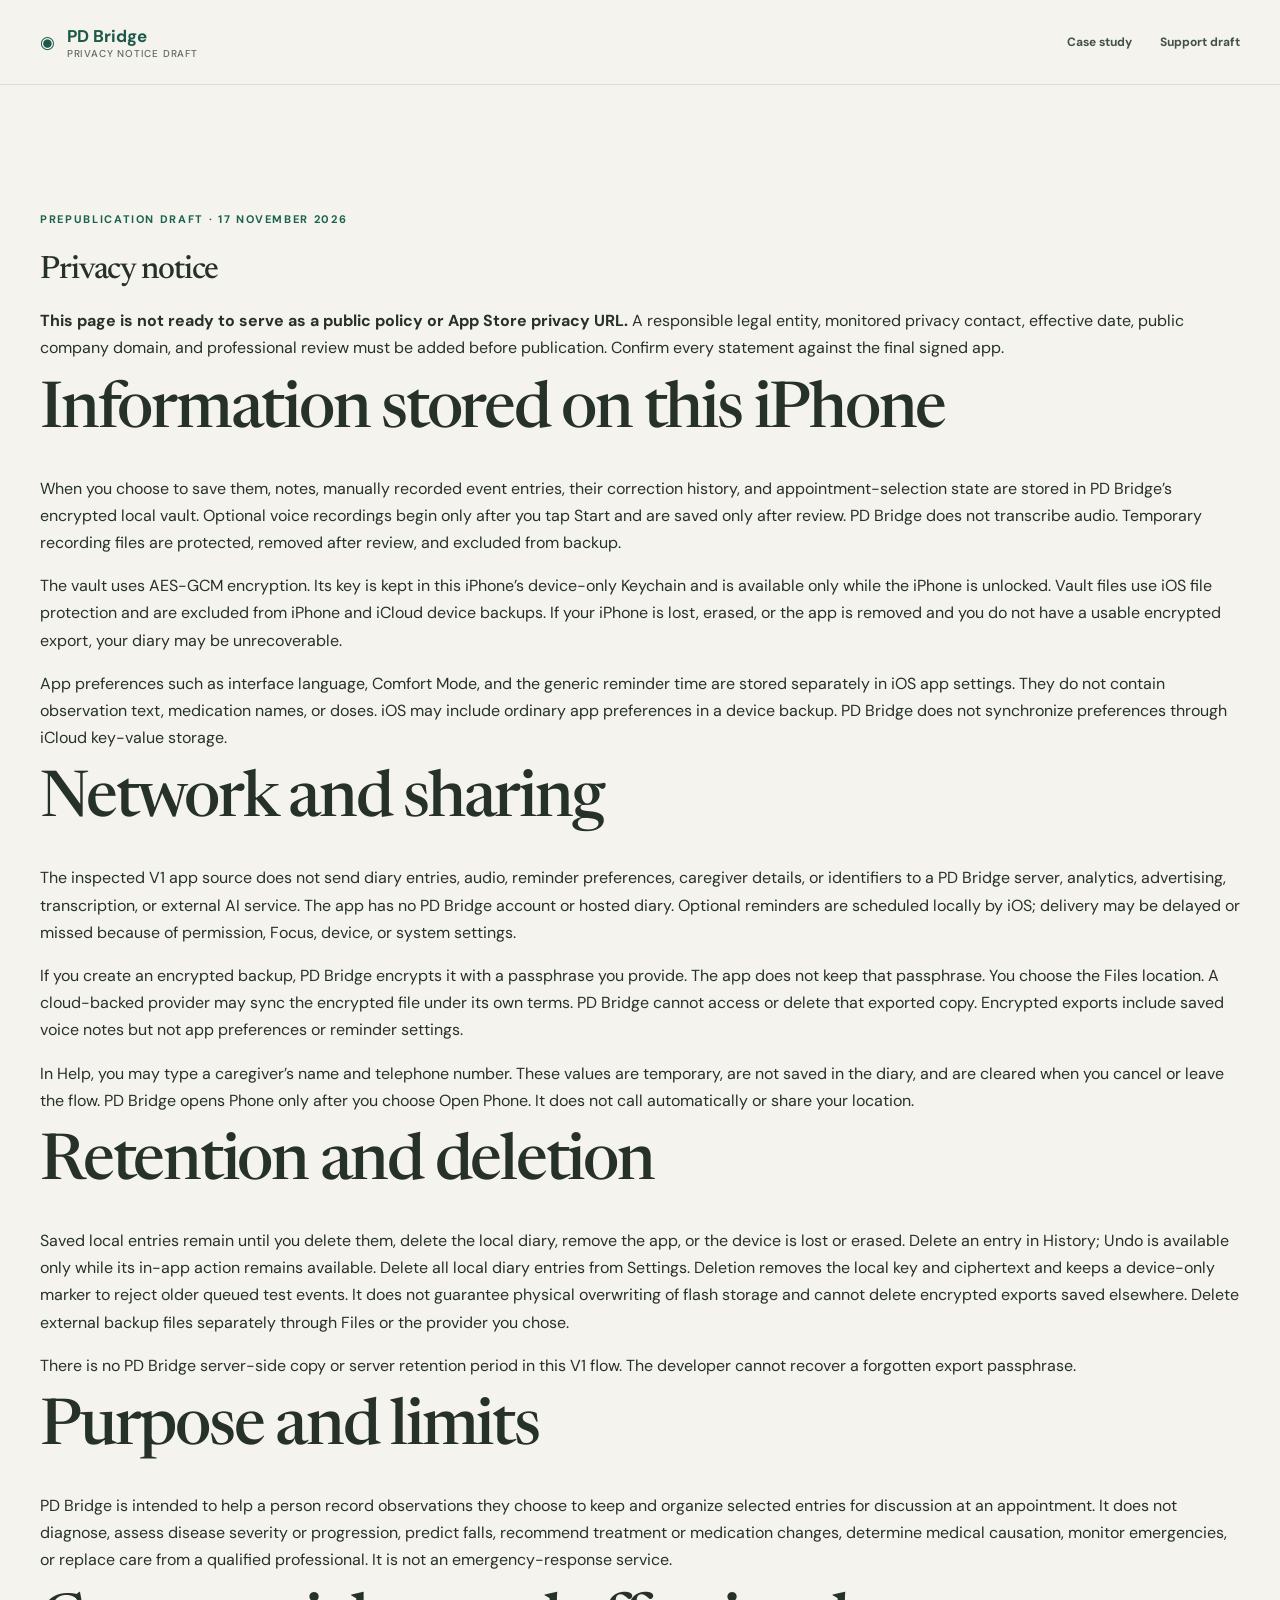
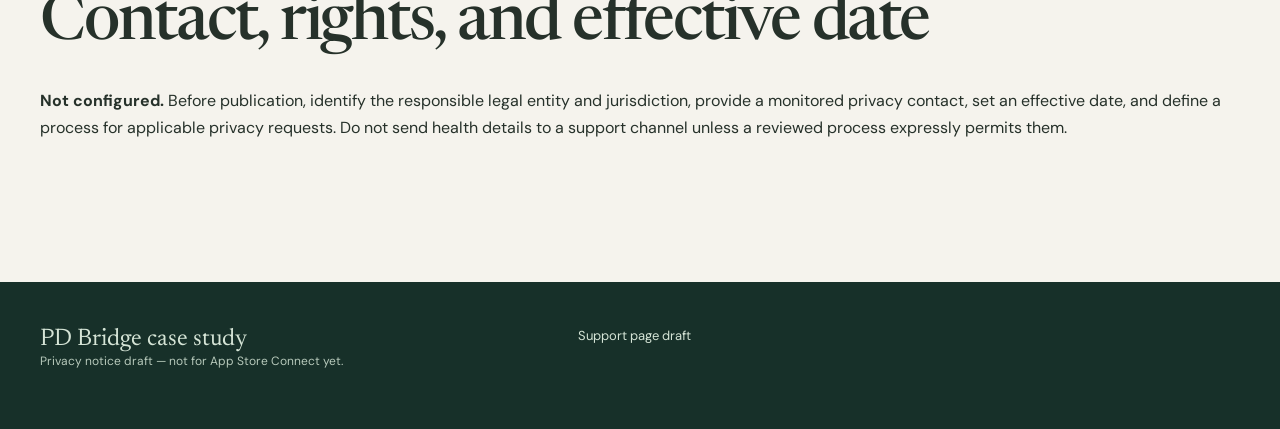
==== privacy.html @ 12452ca2 "Prepare local PD Bridge privacy and support drafts" ====
<!doctype html>
<html lang="en">
<head>
  <meta charset="utf-8">
  <meta name="viewport" content="width=device-width, initial-scale=1">
  <meta name="description" content="Draft privacy notice for the PD Bridge native iPhone app.">
  <title>Privacy notice draft | PD Bridge</title>
  <link rel="stylesheet" href="styles.css">
</head>
<body>
  <a class="skip" href="#main">Skip to content</a>
  <header id="top"><div class="wrap nav"><a class="brand" href="index.html">◉ <span>PD Bridge<small>Privacy notice draft</small></span></a><nav aria-label="Site links"><a href="index.html">Case study</a><a href="support.html">Support draft</a></nav></div></header>
  <main id="main" class="wrap section">
    <p class="kicker">PREPUBLICATION DRAFT · 17 NOVEMBER 2026</p>
    <h1>Privacy notice</h1>
    <p><strong>This page is not ready to serve as a public policy or App Store privacy URL.</strong> A responsible legal entity, monitored privacy contact, effective date, public company domain, and professional review must be added before publication. Confirm every statement against the final signed app.</p>

    <h2>Information stored on this iPhone</h2>
    <p>When you choose to save them, notes, manually recorded event entries, their correction history, and appointment-selection state are stored in PD Bridge’s encrypted local vault. Optional voice recordings begin only after you tap Start and are saved only after review. PD Bridge does not transcribe audio. Temporary recording files are protected, removed after review, and excluded from backup.</p>
    <p>The vault uses AES-GCM encryption. Its key is kept in this iPhone’s device-only Keychain and is available only while the iPhone is unlocked. Vault files use iOS file protection and are excluded from iPhone and iCloud device backups. If your iPhone is lost, erased, or the app is removed and you do not have a usable encrypted export, your diary may be unrecoverable.</p>
    <p>App preferences such as interface language, Comfort Mode, and the generic reminder time are stored separately in iOS app settings. They do not contain observation text, medication names, or doses. iOS may include ordinary app preferences in a device backup. PD Bridge does not synchronize preferences through iCloud key-value storage.</p>

    <h2>Network and sharing</h2>
    <p>The inspected V1 app source does not send diary entries, audio, reminder preferences, caregiver details, or identifiers to a PD Bridge server, analytics, advertising, transcription, or external AI service. The app has no PD Bridge account or hosted diary. Optional reminders are scheduled locally by iOS; delivery may be delayed or missed because of permission, Focus, device, or system settings.</p>
    <p>If you create an encrypted backup, PD Bridge encrypts it with a passphrase you provide. The app does not keep that passphrase. You choose the Files location. A cloud-backed provider may sync the encrypted file under its own terms. PD Bridge cannot access or delete that exported copy. Encrypted exports include saved voice notes but not app preferences or reminder settings.</p>
    <p>In Help, you may type a caregiver’s name and telephone number. These values are temporary, are not saved in the diary, and are cleared when you cancel or leave the flow. PD Bridge opens Phone only after you choose Open Phone. It does not call automatically or share your location.</p>

    <h2>Retention and deletion</h2>
    <p>Saved local entries remain until you delete them, delete the local diary, remove the app, or the device is lost or erased. Delete an entry in History; Undo is available only while its in-app action remains available. Delete all local diary entries from Settings. Deletion removes the local key and ciphertext and keeps a device-only marker to reject older queued test events. It does not guarantee physical overwriting of flash storage and cannot delete encrypted exports saved elsewhere. Delete external backup files separately through Files or the provider you chose.</p>
    <p>There is no PD Bridge server-side copy or server retention period in this V1 flow. The developer cannot recover a forgotten export passphrase.</p>

    <h2>Purpose and limits</h2>
    <p>PD Bridge is intended to help a person record observations they choose to keep and organize selected entries for discussion at an appointment. It does not diagnose, assess disease severity or progression, predict falls, recommend treatment or medication changes, determine medical causation, monitor emergencies, or replace care from a qualified professional. It is not an emergency-response service.</p>

    <h2>Contact, rights, and effective date</h2>
    <p><strong>Not configured.</strong> Before publication, identify the responsible legal entity and jurisdiction, provide a monitored privacy contact, set an effective date, and define a process for applicable privacy requests. Do not send health details to a support channel unless a reviewed process expressly permits them.</p>
  </main>
  <footer><div class="wrap footer"><div><a href="index.html">PD Bridge case study</a><p>Privacy notice draft — not for App Store Connect yet.</p></div><a href="support.html">Support page draft</a></div></footer>
</body>
</html>
---- styles.css ----
@import url('https://fonts.googleapis.com/css2?family=DM+Sans:wght@400;500;600;700&family=Newsreader:opsz,wght@6..72,400;6..72,500;6..72,600&display=swap');
:root{font-family:'DM Sans',system-ui,sans-serif;color:#26312a;background:#f5f3ed;font-synthesis:none}*{box-sizing:border-box}html{scroll-behavior:smooth}body{margin:0}img{display:block;max-width:100%}a{color:inherit}p{line-height:1.7}h1,h2,h3,p{margin-top:0}h1,h2,h3{font-weight:500}h1,h2,.journey h3,.diagram strong,aside h3{font-family:Newsreader,Georgia,serif;letter-spacing:-.035em}h2{font-size:clamp(2.8rem,5vw,5rem);line-height:1.08;margin-bottom:28px}h3{font-size:1.32rem}.wrap{width:min(1260px,calc(100% - 80px));margin:auto}.section{padding:125px 0}.skip{position:absolute;top:-70px;left:12px;z-index:10;background:#173d34;color:white;padding:12px}.skip:focus{top:10px}:focus-visible{outline:3px solid #ab713a;outline-offset:4px}header{border-bottom:1px solid #d8ded5}.nav{height:84px;display:flex;align-items:center;justify-content:space-between;gap:20px}.brand{font-weight:700;text-decoration:none;display:flex;gap:12px;align-items:center;font-size:17px;color:#1c594a}.brand small{display:block;font-size:10px;font-weight:500;letter-spacing:.08em;text-transform:uppercase;color:#5d6961}.nav nav{display:flex;gap:28px}.nav nav a{font-size:12px;text-decoration:none;font-weight:700;color:#405148}.nav nav a:hover,.actions a:last-child:hover,footer a:hover{text-decoration:underline}.hero{display:grid;grid-template-columns:minmax(0,1.15fr) minmax(350px,.85fr);gap:6vw;align-items:center;padding:75px 0 85px}.kicker{color:#1b624f;text-transform:uppercase;letter-spacing:.15em;font-size:11px;font-weight:700;margin-bottom:25px}.hero h1{font-size:clamp(4.5rem,6.8vw,7.3rem);line-height:.99;margin-bottom:33px}.hero h1 em{color:#1a5748;font-weight:400}.hero .lead{font-size:19px;line-height:1.55}.hero p:not(.kicker){max-width:630px}.actions{display:flex;align-items:center;gap:28px;margin:34px 0 52px}.actions a{font-size:13px;font-weight:700}.button{background:#1a5748;color:#fff;text-decoration:none;padding:16px 21px}.button:hover{background:#123d33}.meta{border-top:1px solid #d8ded5;padding-top:18px;display:grid;grid-template-columns:1.3fr 1fr .7fr;gap:20px;margin:0}.meta dt{font-size:10px;letter-spacing:.13em;text-transform:uppercase;color:#1a5748;font-weight:700;margin-bottom:7px}.meta dd{margin:0;font-size:12px;line-height:1.4}.hero-shot{margin:0;background:#dae5db;min-height:640px;position:relative;display:flex;align-items:end;justify-content:center;overflow:hidden}.hero-shot:before{content:'';width:520px;height:520px;border:1px solid #b6cdb9;border-radius:50%;position:absolute;top:20px;right:-180px}.hero-shot img{position:relative;width:270px;height:590px;object-fit:cover;object-position:top;border:7px solid #1a2922;border-bottom:0;border-radius:35px 35px 0 0;box-shadow:20px 20px 40px #20372b35}.hero-shot figcaption{position:absolute;bottom:20px;left:20px;padding:12px 15px;background:#fffefa;font-size:11px;font-weight:700}.dark{background:#163b34;color:#fff}.dark .kicker{color:#aed4bd}.dark p{color:#d8e4db}.split{display:grid;grid-template-columns:1fr 1fr;gap:9vw}.large p{font-size:19px}.large small{display:block;border-top:1px solid #567567;padding-top:20px;color:#b7d3c2}.section-head{max-width:780px;margin-bottom:65px}.section-head>p:last-child{font-size:17px;color:#5d6961}.journey{display:grid;grid-template-columns:repeat(3,minmax(0,1fr));gap:20px}.journey article{background:#e4ebe2;min-width:0;display:flex;flex-direction:column}.journey article:nth-child(2){background:#e6e9df}.journey article:nth-child(3){background:#e9e6de}.journey .copy{padding:30px;min-height:260px}.journey .copy span{font-family:Newsreader,serif;font-size:29px;color:#1a5748}.journey h3{font-size:35px;margin:12px 0}.journey p{font-size:14px;color:#4b5b50}.journey figure{margin:0;display:flex;flex-direction:column;align-items:center;overflow:hidden}.journey img{width:66%;height:400px;object-fit:cover;object-position:top;border:6px solid #1b2922;border-bottom:0;border-radius:25px 25px 0 0}.journey figcaption{align-self:stretch;background:#f5f3ed;color:#5d6961;font-size:11px;padding:12px}.sage{background:#e3ebe1}.principles{display:grid;grid-template-columns:repeat(3,1fr);border-top:1px solid #b9caba}.principles article{border-bottom:1px solid #b9caba;padding:28px 30px 28px 0}.principles article:not(:nth-child(3n+1)){border-left:1px solid #b9caba;padding-left:30px}.principles small{color:#1a5748;font-size:10px;letter-spacing:.13em;text-transform:uppercase;font-weight:700}.principles h3{margin:27px 0 11px}.principles p,.issues p{font-size:14px;color:#536259}.issues{border-top:1px solid #d8ded5}.issues article{display:grid;grid-template-columns:36px 1fr;gap:12px;border-bottom:1px solid #d8ded5;padding:22px 0}.issues span{font-size:11px;color:#1a5748;font-weight:700}.issues h3{margin-bottom:7px}.issues p{margin-bottom:0}.diagram{background:#163b34;color:white;padding:42px;display:flex;gap:18px;align-items:center}.diagram>div{background:#f8f9f5;color:#26312a;min-height:160px;width:31%;padding:24px;display:flex;flex-direction:column}.diagram>div:nth-of-type(2){background:#bad4c0}.diagram small{font-size:10px;letter-spacing:.13em;text-transform:uppercase;color:#486054;font-weight:700}.diagram strong{font-size:25px;font-weight:500;margin:18px 0 auto}.diagram span{font-size:12px;color:#506052}.diagram b{font-size:24px;font-weight:400}.arch-notes{display:grid;grid-template-columns:1fr 1fr;gap:8vw;margin-top:25px}.arch-notes p{font-size:14px}.evidence{display:grid;grid-template-columns:1.3fr .7fr;gap:9vw;align-items:center}.evidence p{font-size:17px;color:#4f5e53}.evidence .caveat{font-size:13px;border-left:2px solid #1a5748;padding-left:18px;margin-top:27px}.evidence figure{margin:0;background:#dce7dc;padding:35px 35px 0;text-align:center}.evidence img{width:220px;height:440px;object-fit:cover;object-position:top;margin:auto;border:6px solid #1b2922;border-bottom:0;border-radius:26px 26px 0 0}.evidence figcaption{background:#f5f3ed;margin:0 -35px;padding:12px;font-size:11px}.sage aside{background:#fffefa;padding:35px}.sage aside h3{font-size:31px;line-height:1.1}.sage aside p{font-size:14px}.sage aside hr{border:0;border-top:1px solid #d8ded5;margin:28px 0}footer{background:#173029;color:#d5e4d6;padding:45px 0}.footer{display:grid;grid-template-columns:1fr 1.25fr auto;gap:45px;align-items:start}.footer a{text-decoration:none;font-size:13px}.footer>div>a{font-family:Newsreader,serif;font-size:24px}.footer p{font-size:12px;color:#b7c9bb}
@media(max-width:900px){.hero{grid-template-columns:1fr 340px;gap:30px}.hero h1{font-size:5rem}.hero-shot{min-height:550px}.hero-shot img{height:510px;width:230px}.journey .copy{min-height:300px}}
@media(max-width:760px){.wrap{width:min(100% - 36px,1260px)}.section{padding:75px 0}.nav{height:70px}.nav nav{gap:12px}.nav nav a{font-size:11px}.nav nav a:nth-child(2){display:none}.hero{grid-template-columns:1fr;padding:55px 0 0;gap:45px}.hero h1{font-size:clamp(3.8rem,11vw,5.5rem)}.hero-shot{min-height:500px}.hero-shot img{height:460px}.split,.evidence,.arch-notes{grid-template-columns:1fr;gap:28px}.journey{grid-template-columns:1fr}.journey article{display:grid;grid-template-columns:1fr 1fr}.journey .copy{min-height:0}.journey img{height:310px;width:180px}.journey figure{justify-content:end}.principles{grid-template-columns:1fr 1fr}.principles article:not(:nth-child(3n+1)){border-left:0;padding-left:0}.principles article:nth-child(even){border-left:1px solid #b9caba;padding-left:25px}.evidence figure{max-width:430px}.footer{grid-template-columns:1fr 1fr}.footer>p{grid-column:1/-1;grid-row:2}}
@media(max-width:520px){.nav nav a:nth-child(3){display:none}.hero h1{font-size:3.6rem}.hero .lead{font-size:17px}.meta{grid-template-columns:1fr 1fr}.meta div:last-child{grid-column:1/-1}.journey article{grid-template-columns:1fr}.journey .copy{padding:25px}.journey figure{padding-top:10px}.principles{grid-template-columns:1fr}.principles article,.principles article:nth-child(even){border-left:0;padding-left:0}.diagram{display:grid;padding:22px}.diagram>div{width:100%;min-height:125px}.diagram b{transform:rotate(90deg);text-align:center}.footer{grid-template-columns:1fr;gap:15px}.footer>p{grid-column:auto;grid-row:auto}.actions{flex-wrap:wrap}}
@media(prefers-reduced-motion:reduce){html{scroll-behavior:auto}*,*:before,*:after{animation-duration:.01ms!important;transition-duration:.01ms!important}}
@media(min-width:761px) and (max-width:1050px){.hero{grid-template-columns:1fr}.hero h1{max-width:780px}.hero-shot{max-width:650px;width:100%;justify-self:center}.hero-shot img{width:250px;height:510px}}

.evidence{display:block}.evidence>div{max-width:850px}
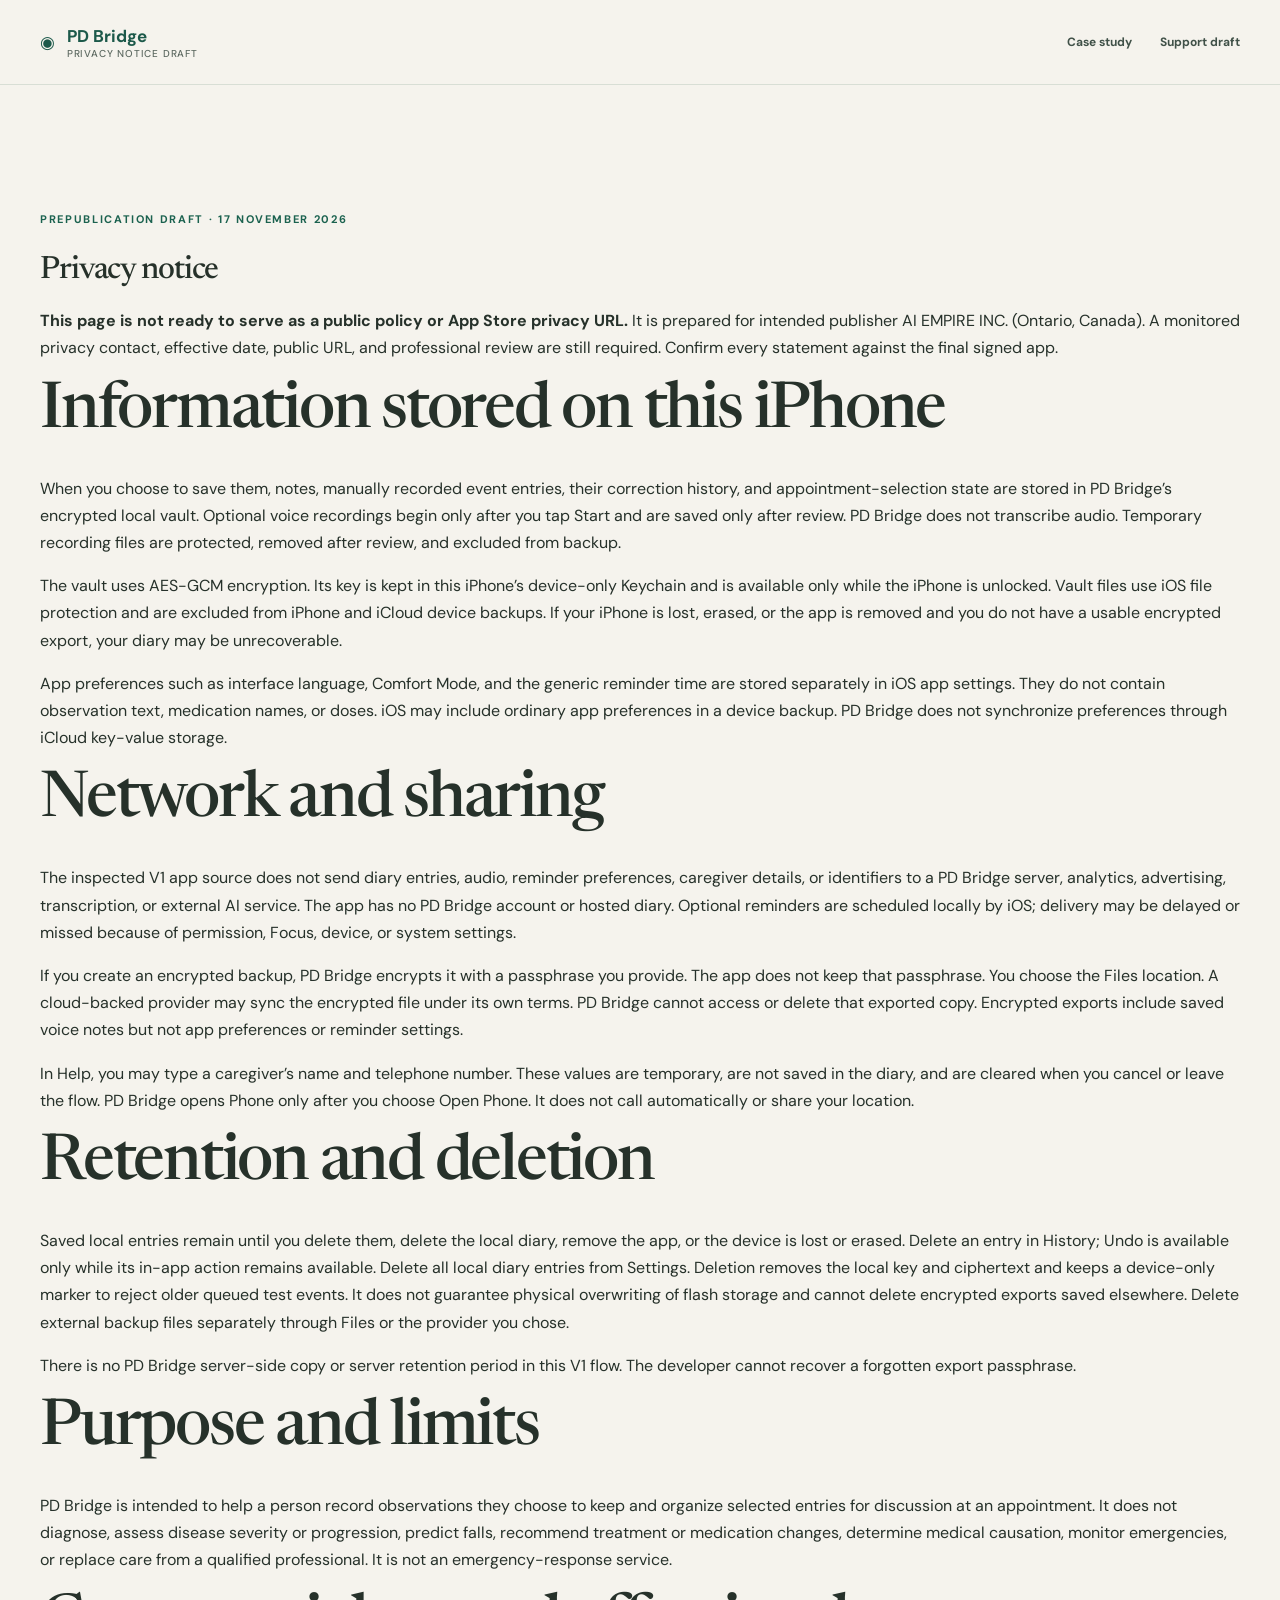
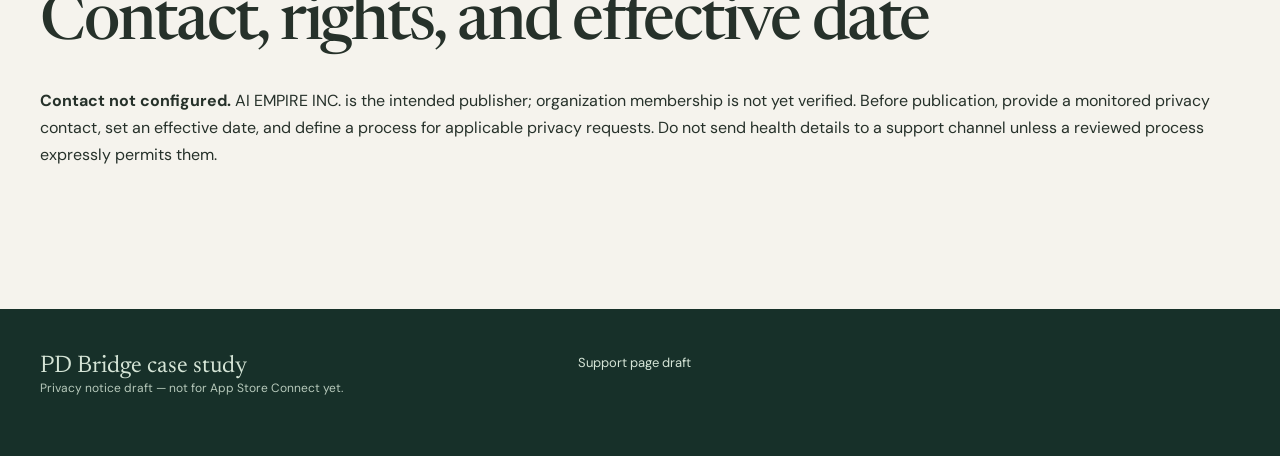
==== commit ea6bdf43: "Clarify publisher in unpublished policy drafts" ====
--- a/privacy.html
+++ b/privacy.html
@@ -13,7 +13,7 @@
   <main id="main" class="wrap section">
     <p class="kicker">PREPUBLICATION DRAFT · 17 NOVEMBER 2026</p>
     <h1>Privacy notice</h1>
-    <p><strong>This page is not ready to serve as a public policy or App Store privacy URL.</strong> A responsible legal entity, monitored privacy contact, effective date, public company domain, and professional review must be added before publication. Confirm every statement against the final signed app.</p>
+    <p><strong>This page is not ready to serve as a public policy or App Store privacy URL.</strong> It is prepared for intended publisher AI EMPIRE INC. (Ontario, Canada). A monitored privacy contact, effective date, public URL, and professional review are still required. Confirm every statement against the final signed app.</p>
 
     <h2>Information stored on this iPhone</h2>
     <p>When you choose to save them, notes, manually recorded event entries, their correction history, and appointment-selection state are stored in PD Bridge’s encrypted local vault. Optional voice recordings begin only after you tap Start and are saved only after review. PD Bridge does not transcribe audio. Temporary recording files are protected, removed after review, and excluded from backup.</p>
@@ -33,7 +33,7 @@
     <p>PD Bridge is intended to help a person record observations they choose to keep and organize selected entries for discussion at an appointment. It does not diagnose, assess disease severity or progression, predict falls, recommend treatment or medication changes, determine medical causation, monitor emergencies, or replace care from a qualified professional. It is not an emergency-response service.</p>
 
     <h2>Contact, rights, and effective date</h2>
-    <p><strong>Not configured.</strong> Before publication, identify the responsible legal entity and jurisdiction, provide a monitored privacy contact, set an effective date, and define a process for applicable privacy requests. Do not send health details to a support channel unless a reviewed process expressly permits them.</p>
+    <p><strong>Contact not configured.</strong> AI EMPIRE INC. is the intended publisher; organization membership is not yet verified. Before publication, provide a monitored privacy contact, set an effective date, and define a process for applicable privacy requests. Do not send health details to a support channel unless a reviewed process expressly permits them.</p>
   </main>
   <footer><div class="wrap footer"><div><a href="index.html">PD Bridge case study</a><p>Privacy notice draft — not for App Store Connect yet.</p></div><a href="support.html">Support page draft</a></div></footer>
 </body>
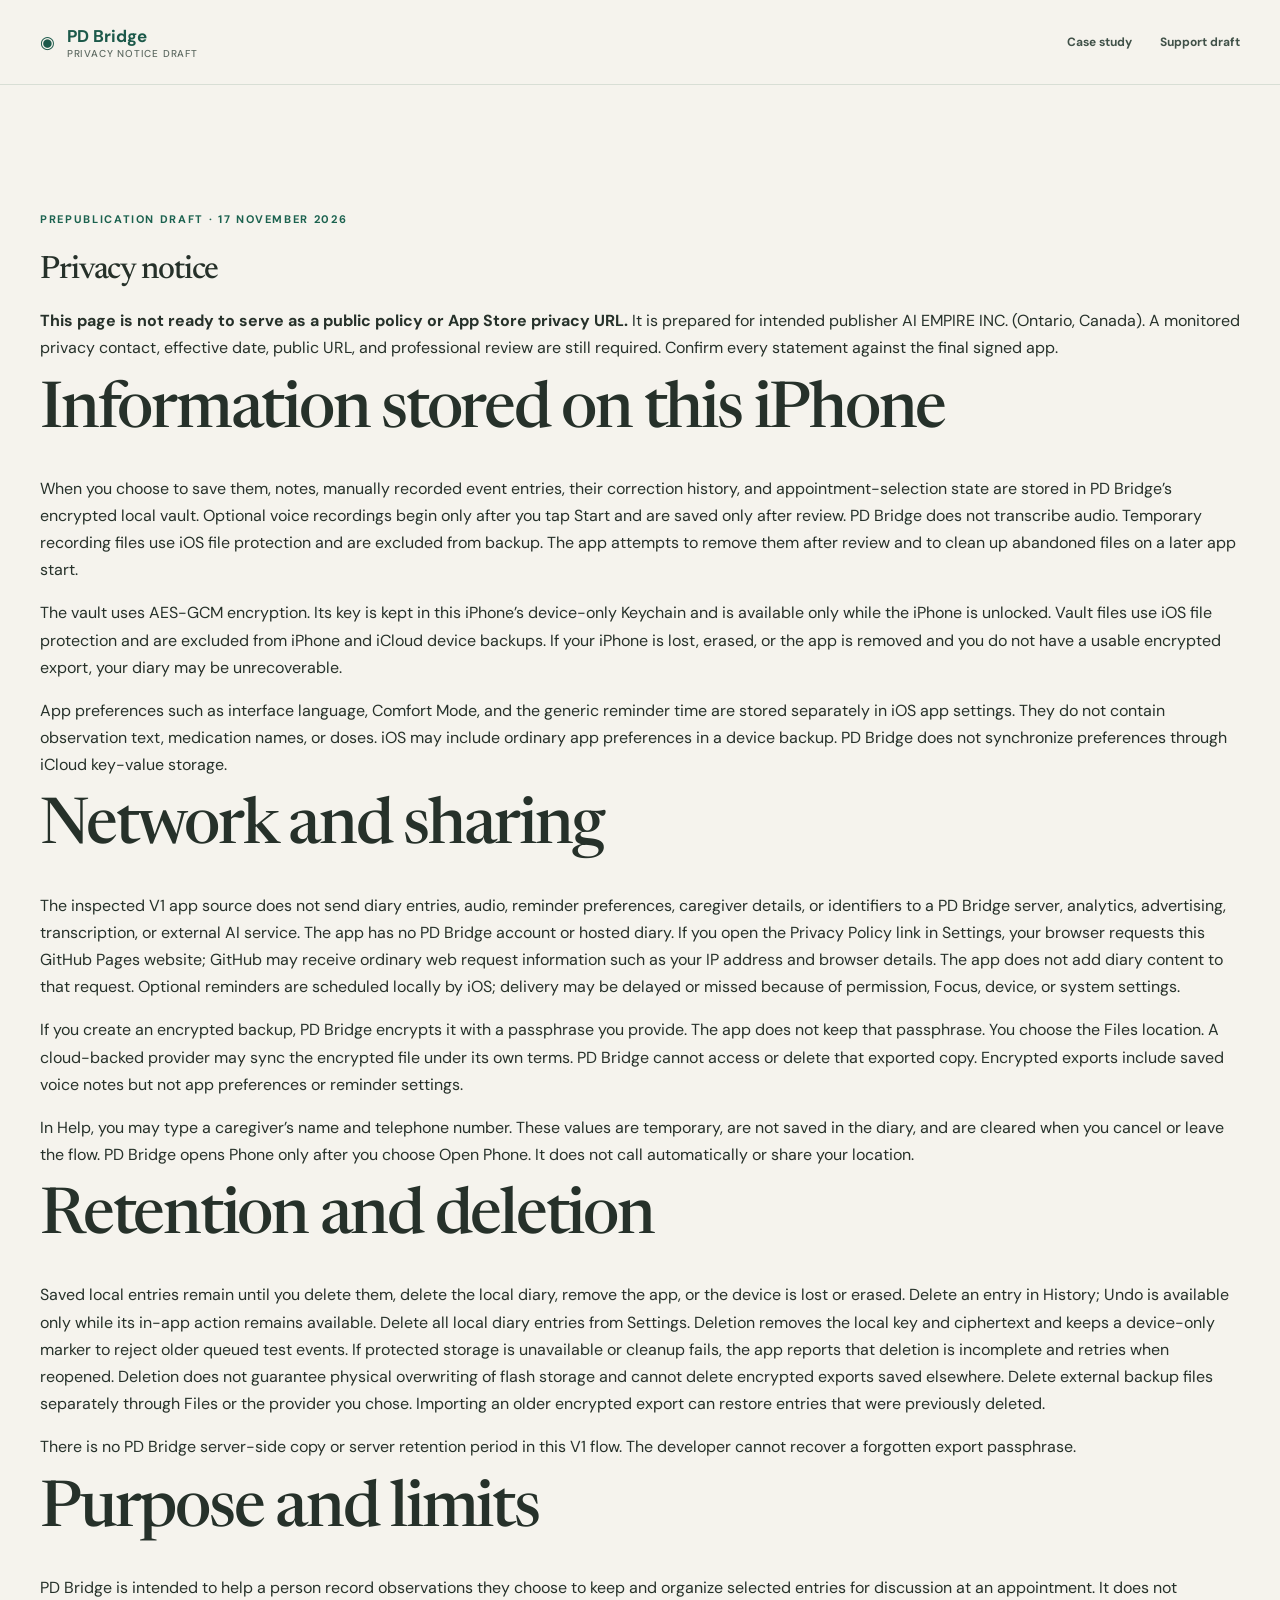
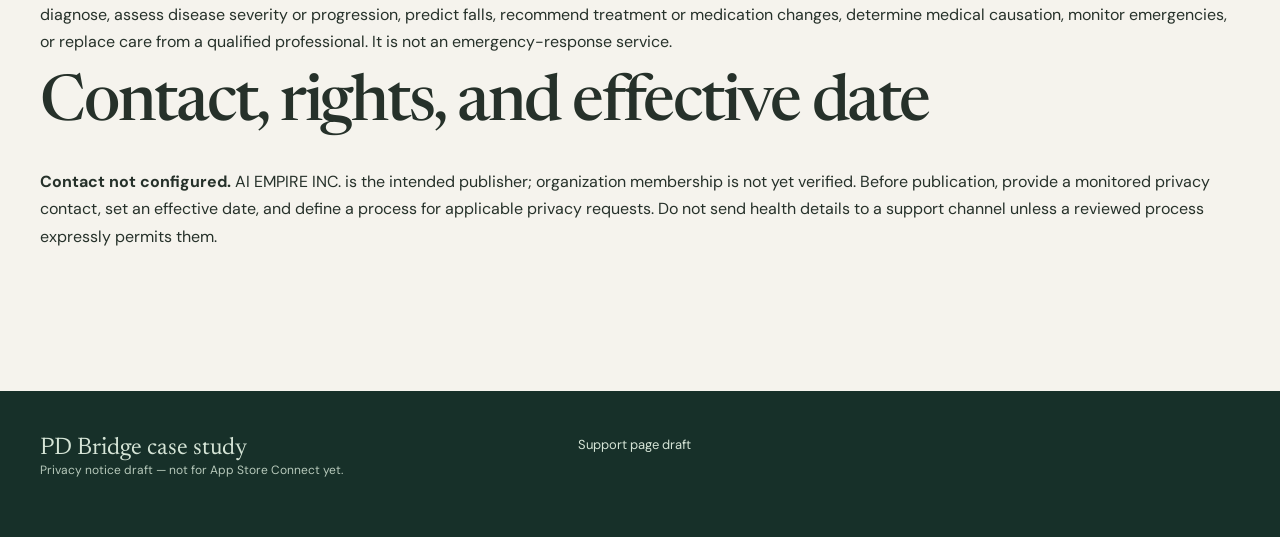
==== commit 42ef49d7: "Clarify local data handling in policy draft" ====
--- a/privacy.html
+++ b/privacy.html
@@ -16,17 +16,17 @@
     <p><strong>This page is not ready to serve as a public policy or App Store privacy URL.</strong> It is prepared for intended publisher AI EMPIRE INC. (Ontario, Canada). A monitored privacy contact, effective date, public URL, and professional review are still required. Confirm every statement against the final signed app.</p>
 
     <h2>Information stored on this iPhone</h2>
-    <p>When you choose to save them, notes, manually recorded event entries, their correction history, and appointment-selection state are stored in PD Bridge’s encrypted local vault. Optional voice recordings begin only after you tap Start and are saved only after review. PD Bridge does not transcribe audio. Temporary recording files are protected, removed after review, and excluded from backup.</p>
+    <p>When you choose to save them, notes, manually recorded event entries, their correction history, and appointment-selection state are stored in PD Bridge’s encrypted local vault. Optional voice recordings begin only after you tap Start and are saved only after review. PD Bridge does not transcribe audio. Temporary recording files use iOS file protection and are excluded from backup. The app attempts to remove them after review and to clean up abandoned files on a later app start.</p>
     <p>The vault uses AES-GCM encryption. Its key is kept in this iPhone’s device-only Keychain and is available only while the iPhone is unlocked. Vault files use iOS file protection and are excluded from iPhone and iCloud device backups. If your iPhone is lost, erased, or the app is removed and you do not have a usable encrypted export, your diary may be unrecoverable.</p>
     <p>App preferences such as interface language, Comfort Mode, and the generic reminder time are stored separately in iOS app settings. They do not contain observation text, medication names, or doses. iOS may include ordinary app preferences in a device backup. PD Bridge does not synchronize preferences through iCloud key-value storage.</p>
 
     <h2>Network and sharing</h2>
-    <p>The inspected V1 app source does not send diary entries, audio, reminder preferences, caregiver details, or identifiers to a PD Bridge server, analytics, advertising, transcription, or external AI service. The app has no PD Bridge account or hosted diary. Optional reminders are scheduled locally by iOS; delivery may be delayed or missed because of permission, Focus, device, or system settings.</p>
+    <p>The inspected V1 app source does not send diary entries, audio, reminder preferences, caregiver details, or identifiers to a PD Bridge server, analytics, advertising, transcription, or external AI service. The app has no PD Bridge account or hosted diary. If you open the Privacy Policy link in Settings, your browser requests this GitHub Pages website; GitHub may receive ordinary web request information such as your IP address and browser details. The app does not add diary content to that request. Optional reminders are scheduled locally by iOS; delivery may be delayed or missed because of permission, Focus, device, or system settings.</p>
     <p>If you create an encrypted backup, PD Bridge encrypts it with a passphrase you provide. The app does not keep that passphrase. You choose the Files location. A cloud-backed provider may sync the encrypted file under its own terms. PD Bridge cannot access or delete that exported copy. Encrypted exports include saved voice notes but not app preferences or reminder settings.</p>
     <p>In Help, you may type a caregiver’s name and telephone number. These values are temporary, are not saved in the diary, and are cleared when you cancel or leave the flow. PD Bridge opens Phone only after you choose Open Phone. It does not call automatically or share your location.</p>
 
     <h2>Retention and deletion</h2>
-    <p>Saved local entries remain until you delete them, delete the local diary, remove the app, or the device is lost or erased. Delete an entry in History; Undo is available only while its in-app action remains available. Delete all local diary entries from Settings. Deletion removes the local key and ciphertext and keeps a device-only marker to reject older queued test events. It does not guarantee physical overwriting of flash storage and cannot delete encrypted exports saved elsewhere. Delete external backup files separately through Files or the provider you chose.</p>
+    <p>Saved local entries remain until you delete them, delete the local diary, remove the app, or the device is lost or erased. Delete an entry in History; Undo is available only while its in-app action remains available. Delete all local diary entries from Settings. Deletion removes the local key and ciphertext and keeps a device-only marker to reject older queued test events. If protected storage is unavailable or cleanup fails, the app reports that deletion is incomplete and retries when reopened. Deletion does not guarantee physical overwriting of flash storage and cannot delete encrypted exports saved elsewhere. Delete external backup files separately through Files or the provider you chose. Importing an older encrypted export can restore entries that were previously deleted.</p>
     <p>There is no PD Bridge server-side copy or server retention period in this V1 flow. The developer cannot recover a forgotten export passphrase.</p>
 
     <h2>Purpose and limits</h2>
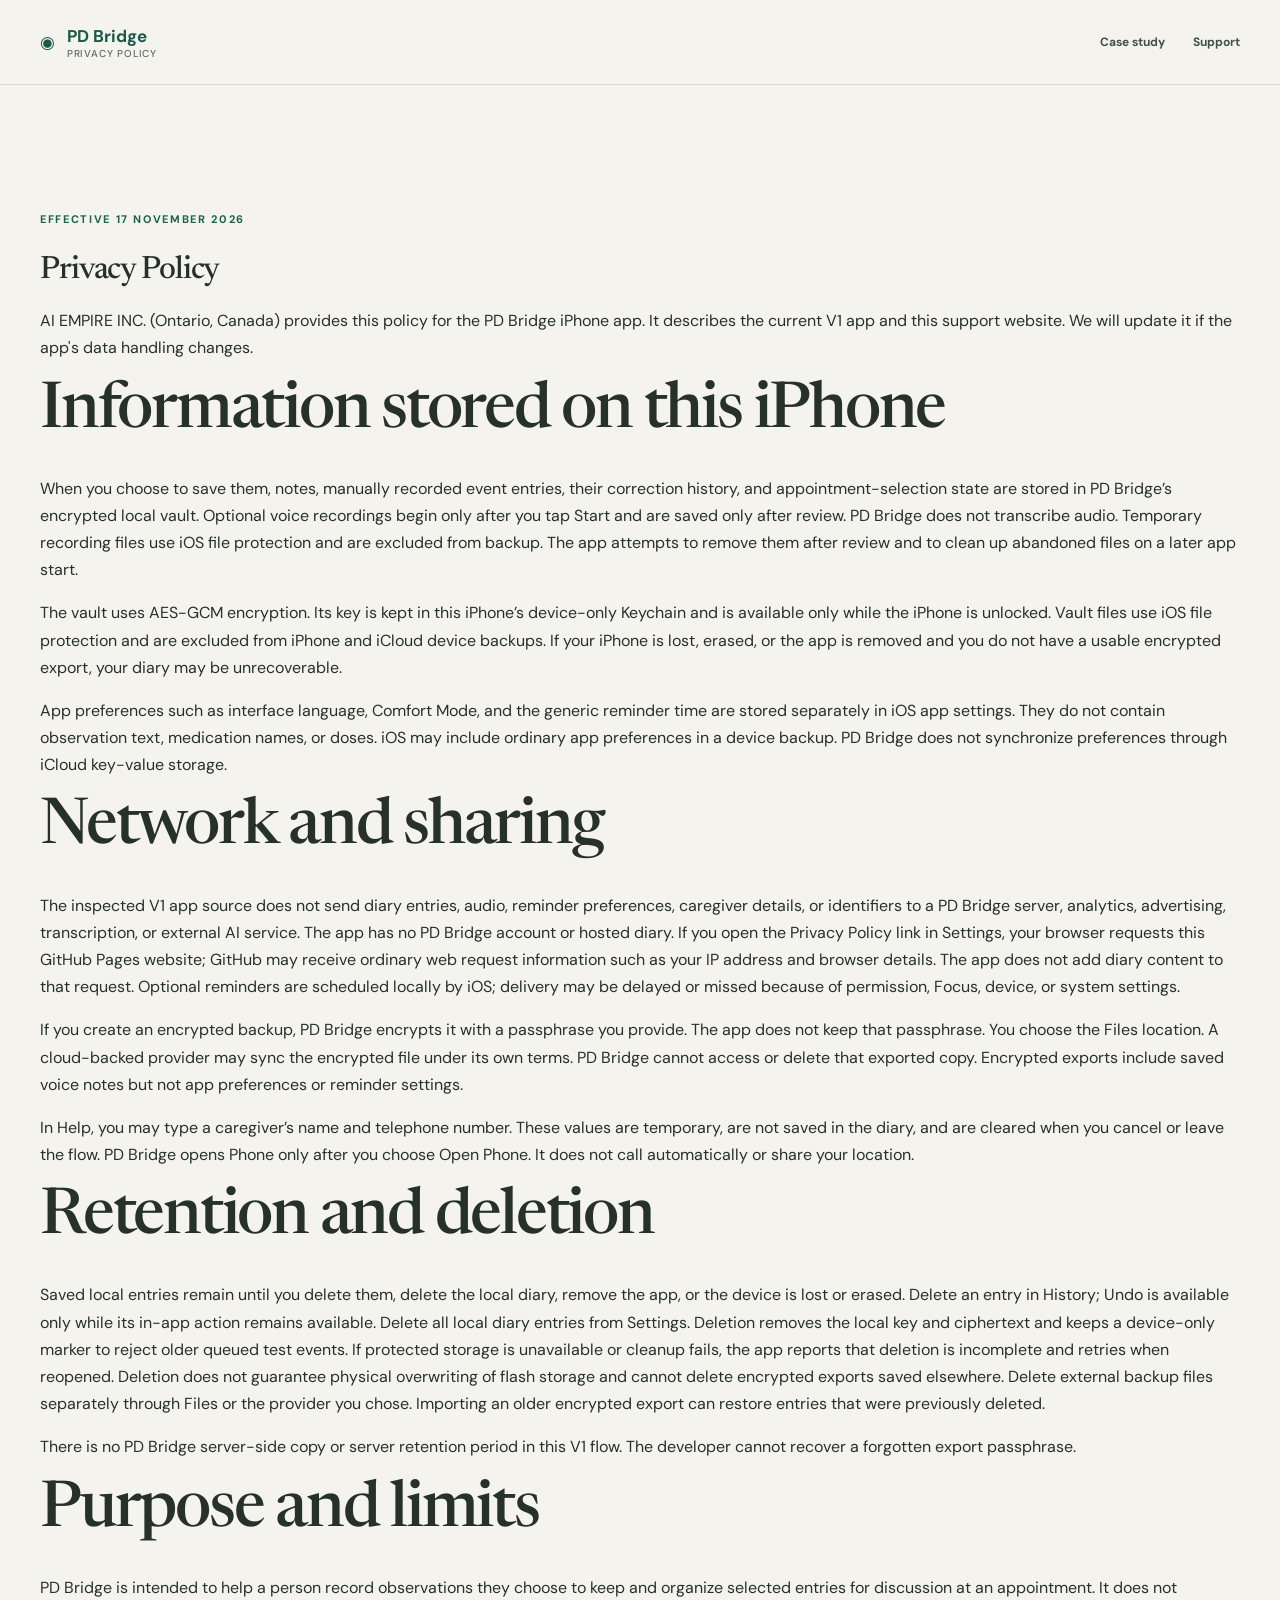
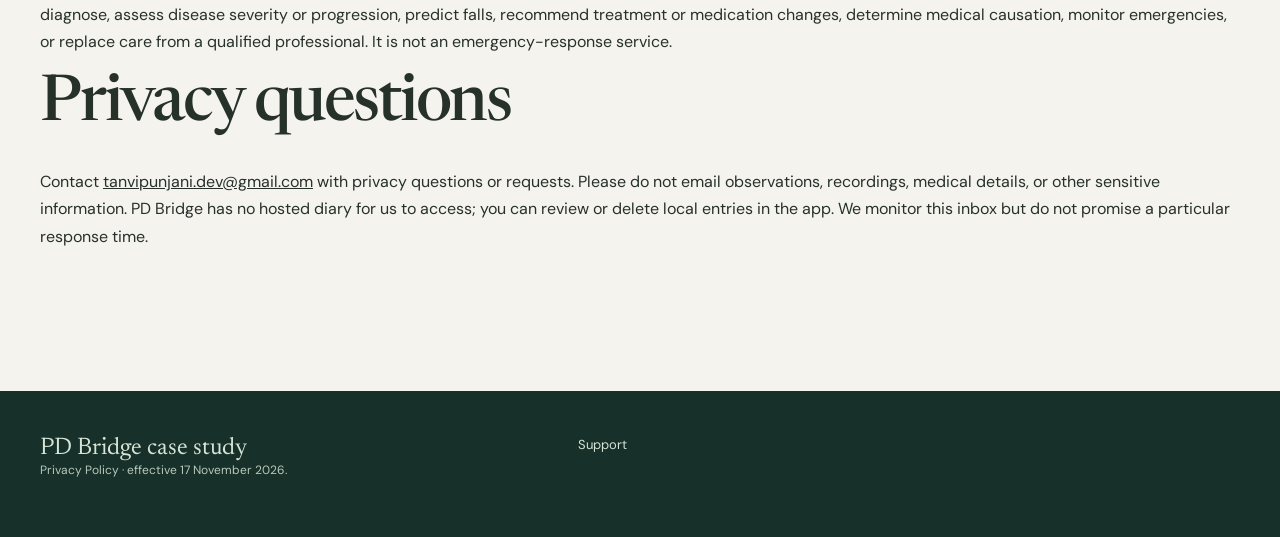
==== commit 071817c3: "Publish PD Bridge privacy and support pages" ====
--- a/privacy.html
+++ b/privacy.html
@@ -3,17 +3,17 @@
 <head>
   <meta charset="utf-8">
   <meta name="viewport" content="width=device-width, initial-scale=1">
-  <meta name="description" content="Draft privacy notice for the PD Bridge native iPhone app.">
-  <title>Privacy notice draft | PD Bridge</title>
+  <meta name="description" content="Privacy policy for the PD Bridge iPhone app.">
+  <title>Privacy Policy | PD Bridge</title>
   <link rel="stylesheet" href="styles.css">
 </head>
 <body>
   <a class="skip" href="#main">Skip to content</a>
-  <header id="top"><div class="wrap nav"><a class="brand" href="index.html">◉ <span>PD Bridge<small>Privacy notice draft</small></span></a><nav aria-label="Site links"><a href="index.html">Case study</a><a href="support.html">Support draft</a></nav></div></header>
+  <header id="top"><div class="wrap nav"><a class="brand" href="index.html">◉ <span>PD Bridge<small>Privacy Policy</small></span></a><nav aria-label="Site links"><a href="index.html">Case study</a><a href="support.html">Support</a></nav></div></header>
   <main id="main" class="wrap section">
-    <p class="kicker">PREPUBLICATION DRAFT · 17 NOVEMBER 2026</p>
-    <h1>Privacy notice</h1>
-    <p><strong>This page is not ready to serve as a public policy or App Store privacy URL.</strong> It is prepared for intended publisher AI EMPIRE INC. (Ontario, Canada). A monitored privacy contact, effective date, public URL, and professional review are still required. Confirm every statement against the final signed app.</p>
+    <p class="kicker">Effective 17 November 2026</p>
+    <h1>Privacy Policy</h1>
+    <p>AI EMPIRE INC. (Ontario, Canada) provides this policy for the PD Bridge iPhone app. It describes the current V1 app and this support website. We will update it if the app's data handling changes.</p>
 
     <h2>Information stored on this iPhone</h2>
     <p>When you choose to save them, notes, manually recorded event entries, their correction history, and appointment-selection state are stored in PD Bridge’s encrypted local vault. Optional voice recordings begin only after you tap Start and are saved only after review. PD Bridge does not transcribe audio. Temporary recording files use iOS file protection and are excluded from backup. The app attempts to remove them after review and to clean up abandoned files on a later app start.</p>
@@ -32,9 +32,9 @@
     <h2>Purpose and limits</h2>
     <p>PD Bridge is intended to help a person record observations they choose to keep and organize selected entries for discussion at an appointment. It does not diagnose, assess disease severity or progression, predict falls, recommend treatment or medication changes, determine medical causation, monitor emergencies, or replace care from a qualified professional. It is not an emergency-response service.</p>
 
-    <h2>Contact, rights, and effective date</h2>
-    <p><strong>Contact not configured.</strong> AI EMPIRE INC. is the intended publisher; organization membership is not yet verified. Before publication, provide a monitored privacy contact, set an effective date, and define a process for applicable privacy requests. Do not send health details to a support channel unless a reviewed process expressly permits them.</p>
+    <h2>Privacy questions</h2>
+    <p>Contact <a href="mailto:tanvipunjani.dev@gmail.com">tanvipunjani.dev@gmail.com</a> with privacy questions or requests. Please do not email observations, recordings, medical details, or other sensitive information. PD Bridge has no hosted diary for us to access; you can review or delete local entries in the app. We monitor this inbox but do not promise a particular response time.</p>
   </main>
-  <footer><div class="wrap footer"><div><a href="index.html">PD Bridge case study</a><p>Privacy notice draft — not for App Store Connect yet.</p></div><a href="support.html">Support page draft</a></div></footer>
+  <footer><div class="wrap footer"><div><a href="index.html">PD Bridge case study</a><p>Privacy Policy · effective 17 November 2026.</p></div><a href="support.html">Support</a></div></footer>
 </body>
 </html>
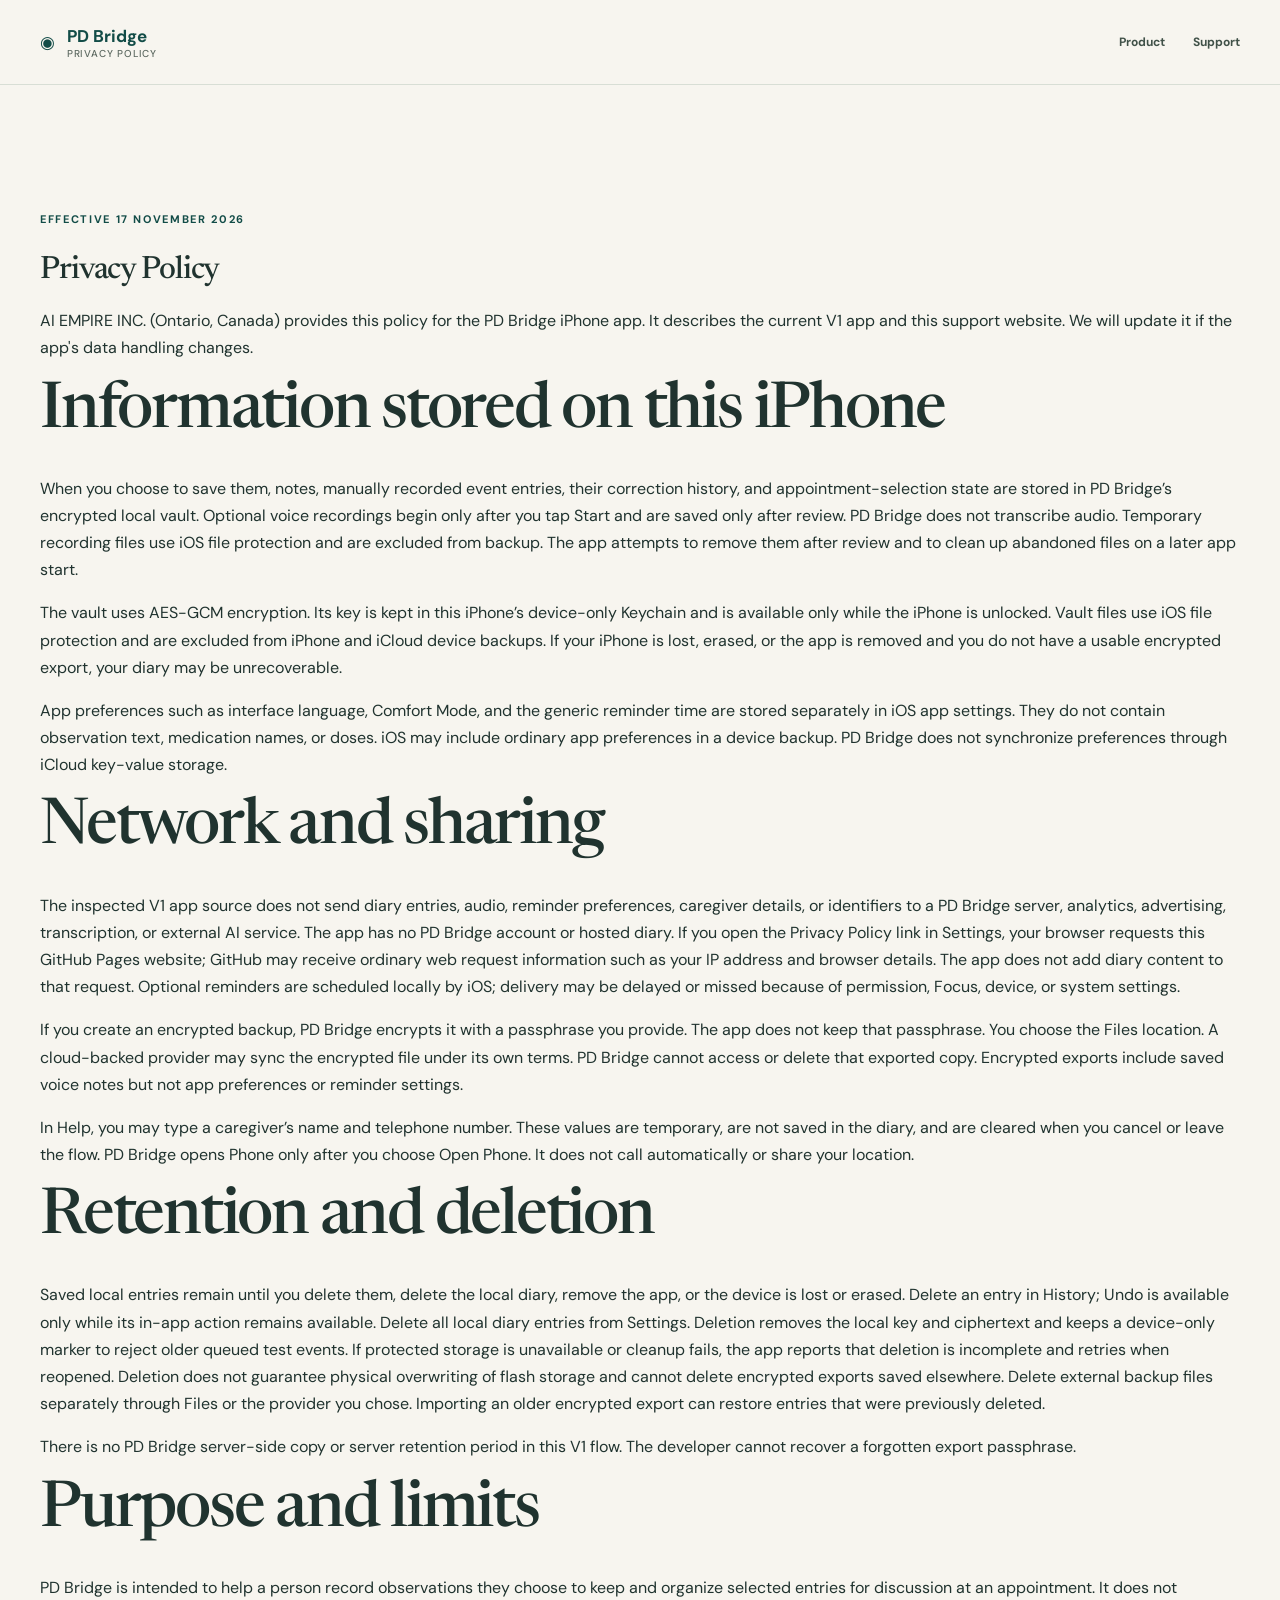
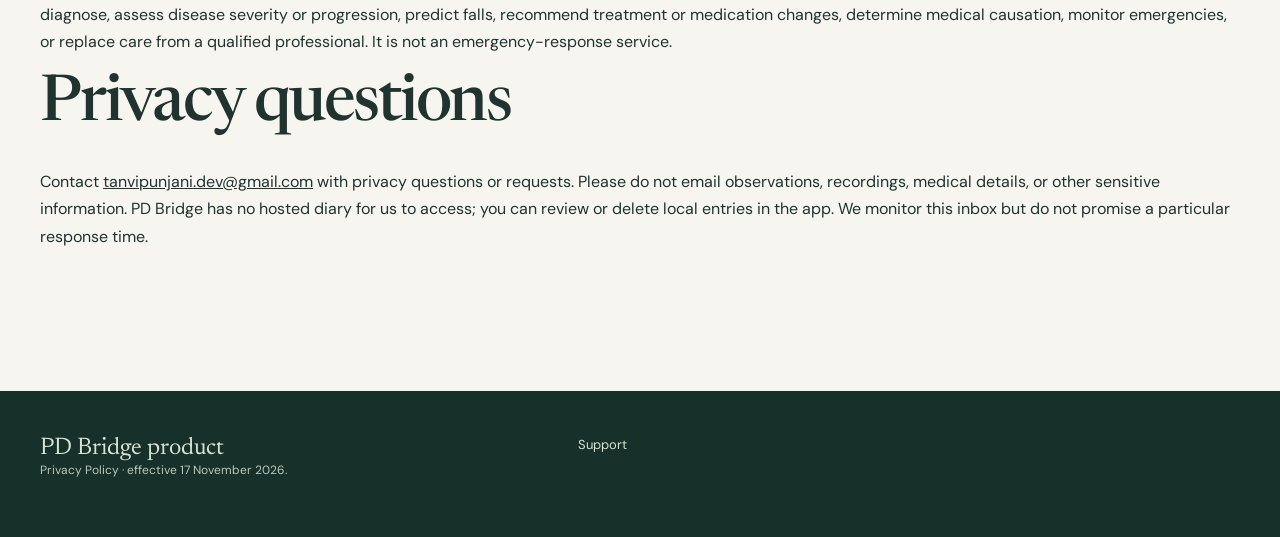
==== commit e0508acc: "Present PD Bridge as a pre-release product" ====
--- a/privacy.html
+++ b/privacy.html
@@ -9,7 +9,7 @@
 </head>
 <body>
   <a class="skip" href="#main">Skip to content</a>
-  <header id="top"><div class="wrap nav"><a class="brand" href="index.html">◉ <span>PD Bridge<small>Privacy Policy</small></span></a><nav aria-label="Site links"><a href="index.html">Case study</a><a href="support.html">Support</a></nav></div></header>
+  <header id="top"><div class="wrap nav"><a class="brand" href="index.html">◉ <span>PD Bridge<small>Privacy Policy</small></span></a><nav aria-label="Site links"><a href="index.html">Product</a><a href="support.html">Support</a></nav></div></header>
   <main id="main" class="wrap section">
     <p class="kicker">Effective 17 November 2026</p>
     <h1>Privacy Policy</h1>
@@ -35,6 +35,6 @@
     <h2>Privacy questions</h2>
     <p>Contact <a href="mailto:tanvipunjani.dev@gmail.com">tanvipunjani.dev@gmail.com</a> with privacy questions or requests. Please do not email observations, recordings, medical details, or other sensitive information. PD Bridge has no hosted diary for us to access; you can review or delete local entries in the app. We monitor this inbox but do not promise a particular response time.</p>
   </main>
-  <footer><div class="wrap footer"><div><a href="index.html">PD Bridge case study</a><p>Privacy Policy · effective 17 November 2026.</p></div><a href="support.html">Support</a></div></footer>
+  <footer><div class="wrap footer"><div><a href="index.html">PD Bridge product</a><p>Privacy Policy · effective 17 November 2026.</p></div><a href="support.html">Support</a></div></footer>
 </body>
 </html>
--- a/styles.css
+++ b/styles.css
@@ -7,3 +7,15 @@
 @media(min-width:761px) and (max-width:1050px){.hero{grid-template-columns:1fr}.hero h1{max-width:780px}.hero-shot{max-width:650px;width:100%;justify-self:center}.hero-shot img{width:250px;height:510px}}
 
 .evidence{display:block}.evidence>div{max-width:850px}
+/* Founder-approved A+B native identity, 26 November 2026 */
+:root{color:#20332f;background:#f7f5ef}.brand{color:#124c47}.brand img{border-radius:10px}.kicker,.meta dt,.journey .copy span,.issues span{color:#124c47}.hero h1 em{color:#26786d}.button{background:#124c47;border-radius:13px}.button:hover{background:#26786d}.hero-shot{background:#dcece4}.dark,.diagram{background:#124c47}.sage{background:#dcece4}.journey article{background:#eaf2ed}.journey article:nth-child(2){background:#e6efeb}.journey article:nth-child(3){background:#e7eef6}.identity-grid{display:grid;grid-template-columns:minmax(250px,.75fr) minmax(0,1.25fr);gap:5vw;align-items:start}.identity-mark{background:#124c47;border-radius:22px;padding:12px}.identity-copy p{font-size:16px}.identity-captures{display:grid;grid-template-columns:repeat(3,minmax(0,1fr));gap:16px}.identity-captures figure{margin:0;background:#dcece4;border-radius:24px 24px 10px 10px;overflow:hidden}.identity-captures img{width:100%;height:480px;object-fit:cover;object-position:top}.identity-captures figcaption{padding:12px 15px;font-size:12px;font-weight:700;color:#142e48}.swatches{display:grid;grid-template-columns:repeat(3,minmax(0,1fr));gap:8px;margin:26px 0}.swatches span{font-size:11px;line-height:1.3;padding:70px 8px 8px;background:var(--swatch);border:1px solid #aebdb7;border-radius:9px;color:#20332f}.swatches span:nth-child(1),.swatches span:nth-child(2),.swatches span:nth-child(5),.swatches span:nth-child(6){color:white}.identity .caveat{border-left:3px solid #245bc0;padding-left:16px;font-size:13px}.diagram strong{color:#142e48}
+@media(max-width:900px){.identity-grid{grid-template-columns:1fr}.identity-captures img{height:430px}}
+@media(max-width:620px){.identity-captures{gap:7px}.identity-captures img{height:280px}.identity-captures figcaption{font-size:10px}.swatches{grid-template-columns:repeat(2,1fr)}}
+.hero h1{font-size:clamp(3.7rem,5.4vw,6.2rem)}
+@media(max-width:760px){.hero h1{font-size:clamp(3.2rem,10.5vw,4.7rem)}}
+.device-evidence-grid{display:grid;grid-template-columns:repeat(3,minmax(0,1fr));gap:18px;margin-top:48px}.device-evidence-grid figure{margin:0;background:#eaf2ed;border-radius:18px;overflow:hidden}.device-evidence-grid a{display:flex;align-items:center;justify-content:center;padding:12px;background:#eaf2ed}.device-evidence-grid img{width:auto;height:520px;max-height:min(62vw,520px);object-fit:contain;object-position:top;border:5px solid #1b2922;border-radius:26px}.device-evidence-grid figcaption{padding:12px 15px;color:#142e48;font-size:13px;font-weight:700}.evidence .caveat{font-size:14px}@media(max-width:900px){.device-evidence-grid{grid-template-columns:repeat(2,minmax(0,1fr))}.device-evidence-grid img{height:500px;max-height:65vw}}@media(max-width:520px){.device-evidence-grid{grid-template-columns:1fr}.device-evidence-grid img{height:auto;max-height:780px;max-width:100%}}
+/* Product-first presentation additions */
+.product-hero{display:grid;grid-template-columns:minmax(0,1.15fr) minmax(320px,.85fr);gap:6vw;align-items:center;padding:75px 0 85px}.product-hero h1{font-family:Newsreader,Georgia,serif;font-size:clamp(3.4rem,6vw,6.3rem);line-height:1.04;letter-spacing:-.035em;margin-bottom:28px}.product-hero .lead{font-size:19px;line-height:1.55}.product-hero p{max-width:660px}.product-hero .hero-shot{min-height:640px}.caveat{font-size:13px;color:#57675d}.product-hero .caveat{max-width:520px}.insights-pair{display:flex;justify-content:center;gap:28px;margin:55px auto;max-width:720px}.insights-pair figure{margin:0;flex:1;max-width:270px}.insights-pair img{border:5px solid #182e2a;border-radius:28px}.insights-pair figcaption{font-size:12px;padding:12px 4px;color:#405148}.button-light{display:inline-block;background:#e2f1e9;color:#143d35;margin-top:18px}.button-light:hover{background:#fff;color:#143d35}.availability-card{background:#e3efe7;border:1px solid #c9dbcf;border-radius:18px;padding:30px;align-self:start}.availability-card h3{font-family:Newsreader,Georgia,serif;font-size:1.8rem}.availability-card a{font-weight:700;color:#145d4e}
+@media(max-width:800px){.product-hero{grid-template-columns:1fr;gap:28px;padding:48px 0}.product-hero h1{font-size:clamp(3rem,11vw,4.7rem)}.product-hero .hero-shot{min-height:470px}.product-hero .hero-shot img{width:220px;height:470px}.insights-pair{gap:12px}.nav{height:auto;min-height:84px;flex-wrap:wrap;padding:12px 0}.nav nav{flex-wrap:wrap;gap:12px 18px;padding-bottom:8px}}
+@media(max-width:480px){.insights-pair{gap:8px}.insights-pair img{border-width:3px;border-radius:16px}.product-hero .actions{flex-wrap:wrap}.availability-card{padding:22px}}
+@media(max-width:760px){.nav nav a:nth-child(2),.nav nav a:nth-child(3){display:inline}.product-hero>div{min-width:0}.product-hero h1,.product-hero p{overflow-wrap:break-word}}
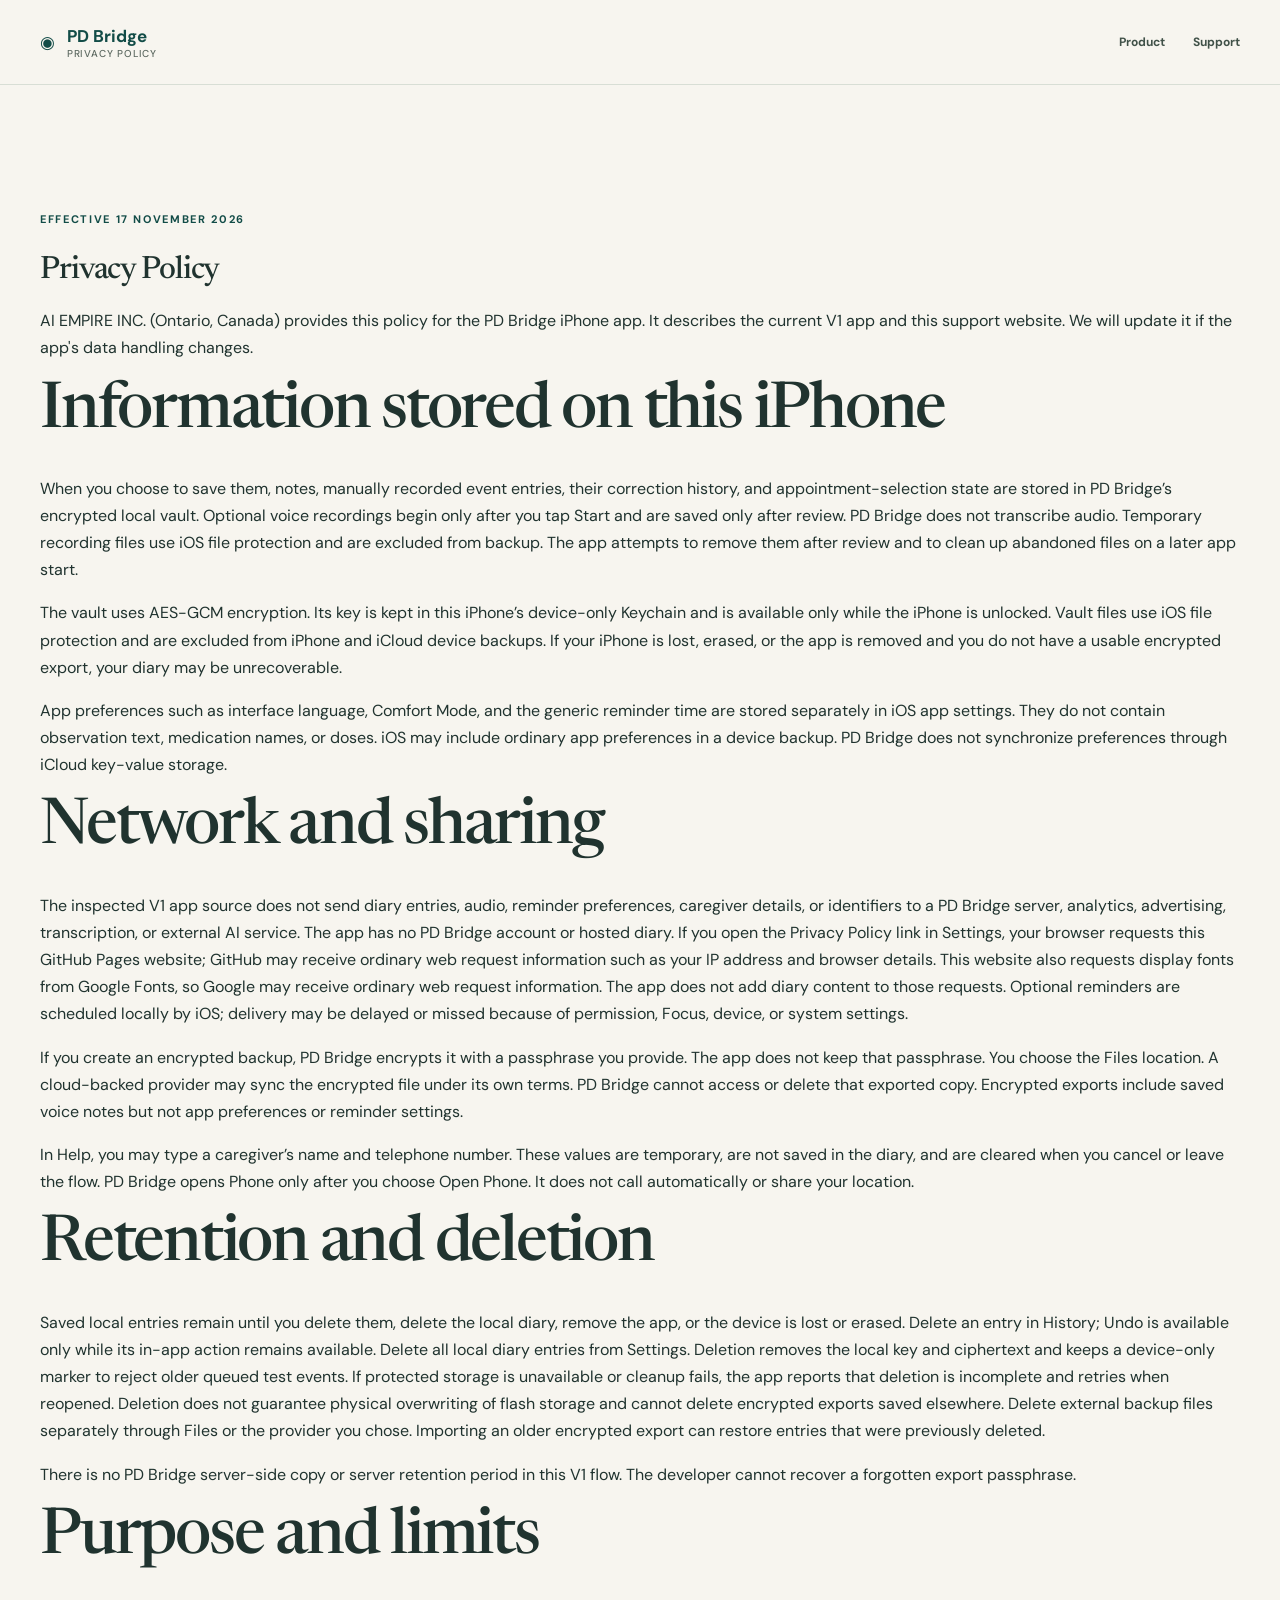
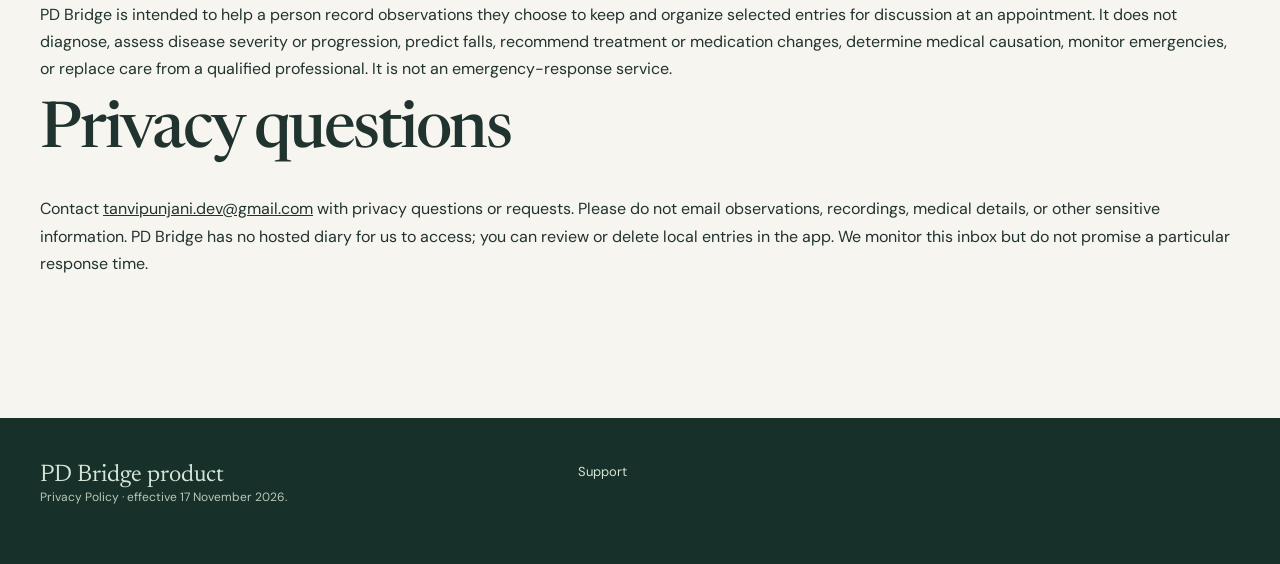
==== commit 1fde64a2: "Disclose website font requests in privacy policy" ====
--- a/privacy.html
+++ b/privacy.html
@@ -21,7 +21,7 @@
     <p>App preferences such as interface language, Comfort Mode, and the generic reminder time are stored separately in iOS app settings. They do not contain observation text, medication names, or doses. iOS may include ordinary app preferences in a device backup. PD Bridge does not synchronize preferences through iCloud key-value storage.</p>
 
     <h2>Network and sharing</h2>
-    <p>The inspected V1 app source does not send diary entries, audio, reminder preferences, caregiver details, or identifiers to a PD Bridge server, analytics, advertising, transcription, or external AI service. The app has no PD Bridge account or hosted diary. If you open the Privacy Policy link in Settings, your browser requests this GitHub Pages website; GitHub may receive ordinary web request information such as your IP address and browser details. The app does not add diary content to that request. Optional reminders are scheduled locally by iOS; delivery may be delayed or missed because of permission, Focus, device, or system settings.</p>
+    <p>The inspected V1 app source does not send diary entries, audio, reminder preferences, caregiver details, or identifiers to a PD Bridge server, analytics, advertising, transcription, or external AI service. The app has no PD Bridge account or hosted diary. If you open the Privacy Policy link in Settings, your browser requests this GitHub Pages website; GitHub may receive ordinary web request information such as your IP address and browser details. This website also requests display fonts from Google Fonts, so Google may receive ordinary web request information. The app does not add diary content to those requests. Optional reminders are scheduled locally by iOS; delivery may be delayed or missed because of permission, Focus, device, or system settings.</p>
     <p>If you create an encrypted backup, PD Bridge encrypts it with a passphrase you provide. The app does not keep that passphrase. You choose the Files location. A cloud-backed provider may sync the encrypted file under its own terms. PD Bridge cannot access or delete that exported copy. Encrypted exports include saved voice notes but not app preferences or reminder settings.</p>
     <p>In Help, you may type a caregiver’s name and telephone number. These values are temporary, are not saved in the diary, and are cleared when you cancel or leave the flow. PD Bridge opens Phone only after you choose Open Phone. It does not call automatically or share your location.</p>
 
